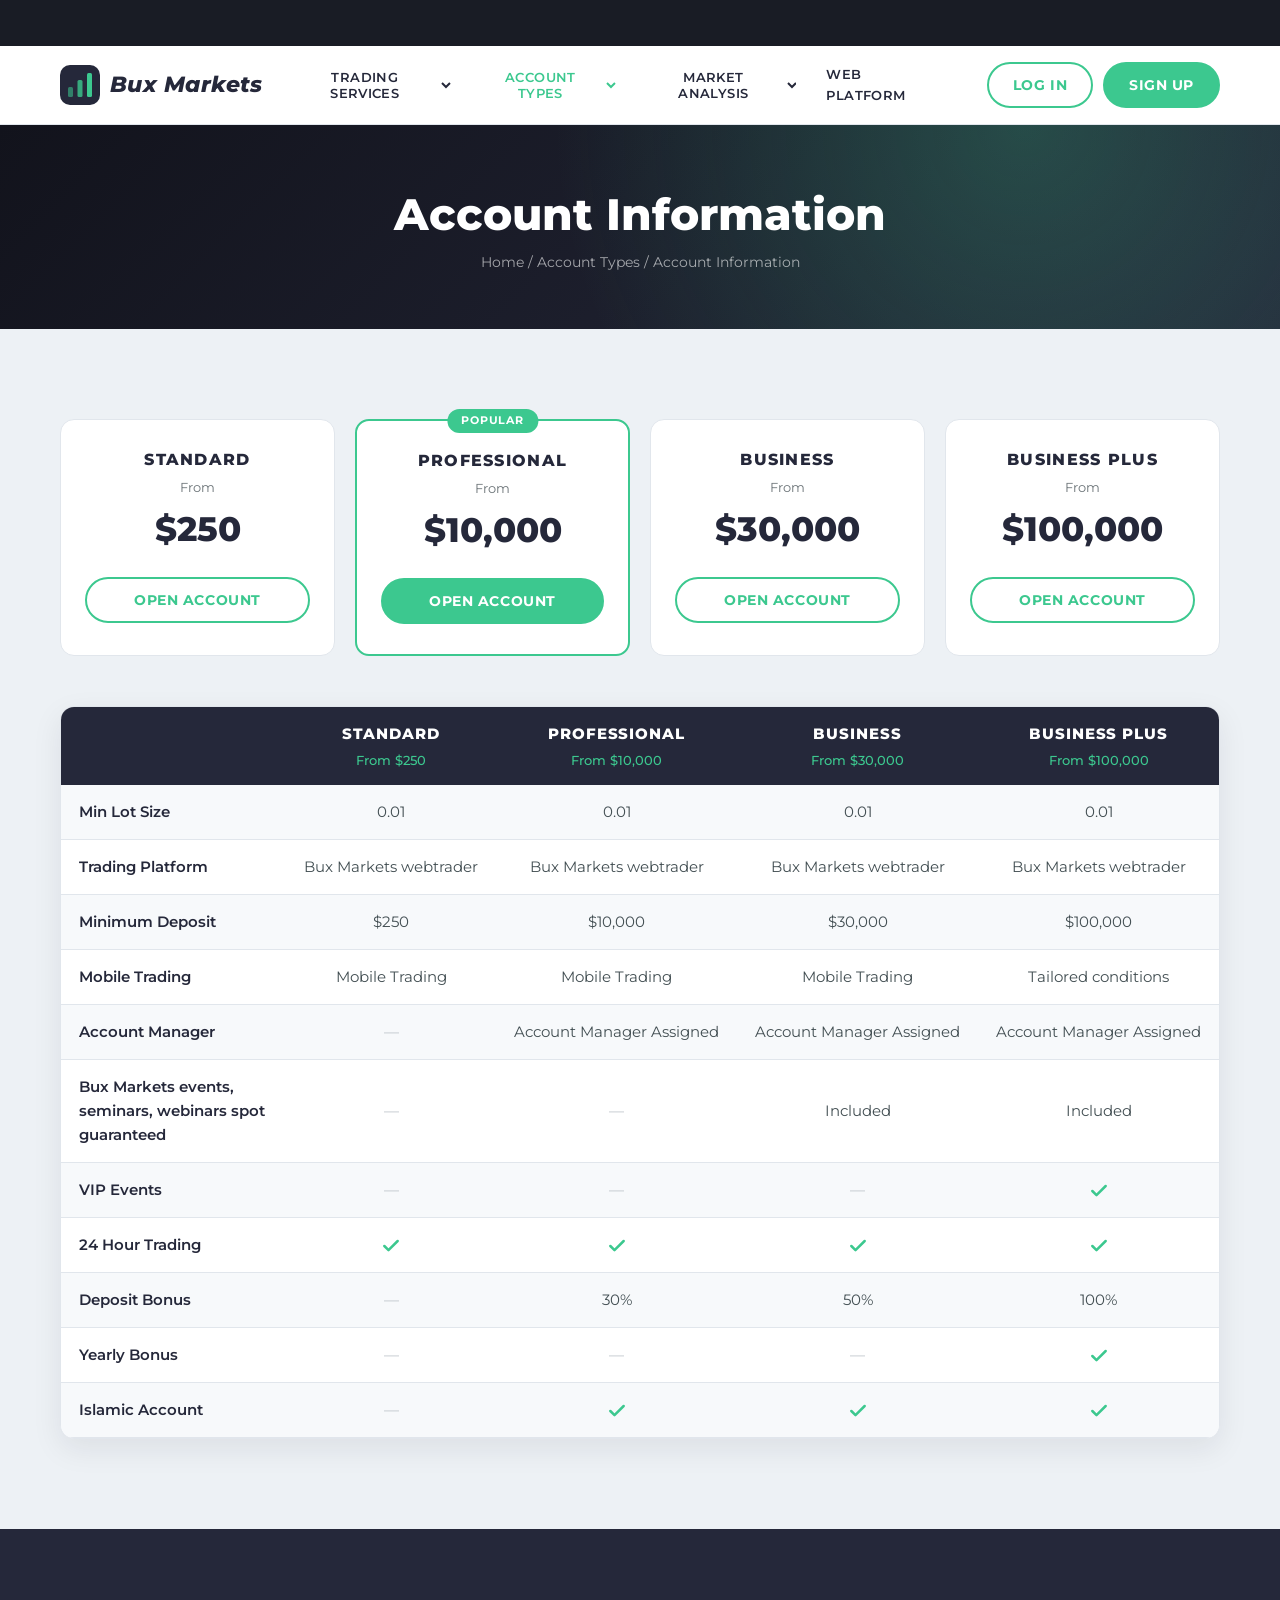
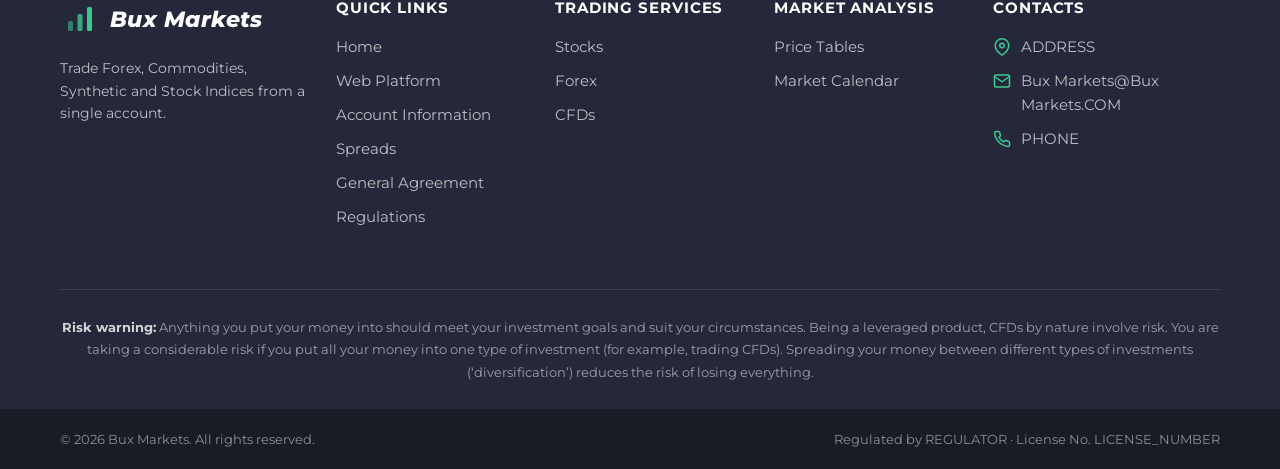
==== account-information.html @ 779b5f3b "init" ====
<!DOCTYPE html>
<html lang="en">
<head>
    <meta charset="utf-8">
    <meta name="viewport" content="width=device-width, initial-scale=1.0">
    <title>Account Information | Bux Markets</title>
    <meta name="description" content="Bux Markets — trade Forex, Commodities, Synthetic and Stock Indices from a single account.">
    <link rel="icon" type="image/svg+xml" href="data:image/svg+xml,%3Csvg xmlns='http://www.w3.org/2000/svg' viewBox='0 0 40 40'%3E%3Crect width='40' height='40' rx='10' fill='%2325283a'/%3E%3Crect x='8' y='22' width='5' height='10' rx='1.5' fill='%233cc88f' opacity='.55'/%3E%3Crect x='17.5' y='15' width='5' height='17' rx='1.5' fill='%233cc88f' opacity='.8'/%3E%3Crect x='27' y='8' width='5' height='24' rx='1.5' fill='%233cc88f'/%3E%3C/svg%3E">
    <link rel="preconnect" href="https://fonts.googleapis.com">
    <link rel="preconnect" href="https://fonts.gstatic.com" crossorigin>
    <link href="https://fonts.googleapis.com/css2?family=Montserrat:ital,wght@0,400;0,500;0,600;0,700;0,800;1,700;1,800&display=swap" rel="stylesheet">
    <link rel="stylesheet" href="assets/css/style.css">
</head>
<body>

<div class="ticker">
    <div class="tradingview-widget-container">
    <div class="tradingview-widget-container__widget"></div>
    <script type="text/javascript" src="https://s3.tradingview.com/external-embedding/embed-widget-ticker-tape.js" async>
{
    "symbols": [
        {
            "proName": "FOREXCOM:EURUSD",
            "description": ""
        },
        {
            "proName": "FOREXCOM:EURJPY",
            "description": ""
        },
        {
            "proName": "FOREXCOM:USDCHF",
            "description": ""
        },
        {
            "proName": "FOREXCOM:USDCAD",
            "description": ""
        },
        {
            "proName": "FOREXCOM:NZDJPY",
            "description": ""
        },
        {
            "proName": "FOREXCOM:AUDUSD",
            "description": ""
        },
        {
            "proName": "FOREXCOM:EURCHF",
            "description": ""
        },
        {
            "proName": "FOREXCOM:GBPCHF",
            "description": ""
        },
        {
            "proName": "FOREXCOM:GBPUSD",
            "description": ""
        }
    ],
    "showSymbolLogo": true,
    "colorTheme": "dark",
    "isTransparent": true,
    "displayMode": "adaptive",
    "locale": "en"
}
    </script>
</div>
</div>

<header class="site-header">
    <div class="container">
        <nav class="navbar">
            <a href="index.html" class="logo" aria-label="Bux Markets home">
                <svg class="logo-mark" viewBox="0 0 40 40" aria-hidden="true"><rect width="40" height="40" rx="10" fill="#25283a"/><rect x="8" y="22" width="5" height="10" rx="1.5" fill="#3cc88f" opacity=".55"/><rect x="17.5" y="15" width="5" height="17" rx="1.5" fill="#3cc88f" opacity=".8"/><rect x="27" y="8" width="5" height="24" rx="1.5" fill="#3cc88f"/></svg>
                <span class="logo-text">Bux Markets</span>
            </a>

            <ul class="nav-menu">
                <li class="nav-item">
                    <button class="nav-link" type="button">Trading Services <svg class="caret" viewBox="0 0 10 10" fill="none" stroke="currentColor" stroke-width="2"><path d="M1 3l4 4 4-4"/></svg></button>
                    <ul class="dropdown"><li><a href="stocks.html">Stocks</a></li><li><a href="forex.html">Forex</a></li><li><a href="cfds.html">CFDs</a></li></ul>
                </li>
                <li class="nav-item">
                    <button class="nav-link active" type="button">Account Types <svg class="caret" viewBox="0 0 10 10" fill="none" stroke="currentColor" stroke-width="2"><path d="M1 3l4 4 4-4"/></svg></button>
                    <ul class="dropdown"><li><a href="account-information.html" class="active">Account Information</a></li><li><a href="spreads.html">Spreads</a></li></ul>
                </li>
                <li class="nav-item">
                    <button class="nav-link" type="button">Market Analysis <svg class="caret" viewBox="0 0 10 10" fill="none" stroke="currentColor" stroke-width="2"><path d="M1 3l4 4 4-4"/></svg></button>
                    <ul class="dropdown"><li><a href="price-tables.html">Price Tables</a></li><li><a href="market-calendar.html">Market Calendar</a></li></ul>
                </li>
                <li class="nav-item"><a class="nav-link" href="#" target="_blank">Web Platform</a></li>
            </ul>

            <div class="nav-actions">
                <a href="#" class="btn btn-outline">Log in</a>
                <a href="#" class="btn">Sign up</a>
            </div>

            <button class="nav-toggle" type="button" aria-label="Menu" aria-expanded="false">
                <span></span><span></span><span></span>
            </button>
        </nav>
    </div>

    <div class="mobile-nav">
        <a class="m-link" href="index.html">Home</a>
        <div class="group-title">Trading Services</div><a class="m-link" href="stocks.html">Stocks</a><a class="m-link" href="forex.html">Forex</a><a class="m-link" href="cfds.html">CFDs</a><div class="group-title">Account Types</div><a class="m-link active" href="account-information.html">Account Information</a><a class="m-link" href="spreads.html">Spreads</a><div class="group-title">Market Analysis</div><a class="m-link" href="price-tables.html">Price Tables</a><a class="m-link" href="market-calendar.html">Market Calendar</a>
        <div class="group-title">Platform</div>
        <a class="m-link" href="#" target="_blank">Web Platform</a>
        <div class="m-actions">
            <a href="#" class="btn btn-outline">Log in</a>
            <a href="#" class="btn">Sign up</a>
        </div>
    </div>
</header>

<main>
    <section class="page-header">
        <div class="container">
            <h1>Account Information</h1>
            <div class="breadcrumb"><a href="index.html">Home</a> / Account Types / Account Information</div>
        </div>
    </section>
    <section class="section section-light">
        <div class="container">
            <div class="tiers">
                <div class="tier-card reveal">
                    
                    <h3>Standard</h3>
                    <div class="from">From</div>
                    <div class="amount">$250</div>
                    <a href="#" class="btn btn-outline">Open account</a>
                </div>
                <div class="tier-card reveal featured">
                    <span class="badge">Popular</span>
                    <h3>Professional</h3>
                    <div class="from">From</div>
                    <div class="amount">$10,000</div>
                    <a href="#" class="btn">Open account</a>
                </div>
                <div class="tier-card reveal">
                    
                    <h3>Business</h3>
                    <div class="from">From</div>
                    <div class="amount">$30,000</div>
                    <a href="#" class="btn btn-outline">Open account</a>
                </div>
                <div class="tier-card reveal">
                    
                    <h3>Business Plus</h3>
                    <div class="from">From</div>
                    <div class="amount">$100,000</div>
                    <a href="#" class="btn btn-outline">Open account</a>
                </div>
            </div>
            <div class="table-wrap">
                <table class="table">
                    <thead><tr><th></th><th><span class="tier">STANDARD</span><span class="tier-price">From $250</span></th><th><span class="tier">PROFESSIONAL</span><span class="tier-price">From $10,000</span></th><th><span class="tier">BUSINESS</span><span class="tier-price">From $30,000</span></th><th><span class="tier">BUSINESS PLUS</span><span class="tier-price">From $100,000</span></th></tr></thead>
                    <tbody>
                        <tr><th>Min Lot Size</th><td>0.01</td><td>0.01</td><td>0.01</td><td>0.01</td></tr>
                        <tr><th>Trading Platform</th><td>Bux Markets webtrader</td><td>Bux Markets webtrader</td><td>Bux Markets webtrader</td><td>Bux Markets webtrader</td></tr>
                        <tr><th>Minimum Deposit</th><td>$250</td><td>$10,000</td><td>$30,000</td><td>$100,000</td></tr>
                        <tr><th>Mobile Trading</th><td>Mobile Trading</td><td>Mobile Trading</td><td>Mobile Trading</td><td>Tailored conditions</td></tr>
                        <tr><th>Account Manager</th><td><span class="dash">&mdash;</span></td><td>Account Manager Assigned</td><td>Account Manager Assigned</td><td>Account Manager Assigned</td></tr>
                        <tr><th>Bux Markets events, seminars, webinars spot guaranteed</th><td><span class="dash">&mdash;</span></td><td><span class="dash">&mdash;</span></td><td>Included</td><td>Included</td></tr>
                        <tr><th>VIP Events</th><td><span class="dash">&mdash;</span></td><td><span class="dash">&mdash;</span></td><td><span class="dash">&mdash;</span></td><td><span class="check"><svg viewBox="0 0 24 24" fill="none" stroke="currentColor" stroke-width="3" stroke-linecap="round" stroke-linejoin="round"><path d="M20 6L9 17l-5-5"/></svg></span></td></tr>
                        <tr><th>24 Hour Trading</th><td><span class="check"><svg viewBox="0 0 24 24" fill="none" stroke="currentColor" stroke-width="3" stroke-linecap="round" stroke-linejoin="round"><path d="M20 6L9 17l-5-5"/></svg></span></td><td><span class="check"><svg viewBox="0 0 24 24" fill="none" stroke="currentColor" stroke-width="3" stroke-linecap="round" stroke-linejoin="round"><path d="M20 6L9 17l-5-5"/></svg></span></td><td><span class="check"><svg viewBox="0 0 24 24" fill="none" stroke="currentColor" stroke-width="3" stroke-linecap="round" stroke-linejoin="round"><path d="M20 6L9 17l-5-5"/></svg></span></td><td><span class="check"><svg viewBox="0 0 24 24" fill="none" stroke="currentColor" stroke-width="3" stroke-linecap="round" stroke-linejoin="round"><path d="M20 6L9 17l-5-5"/></svg></span></td></tr>
                        <tr><th>Deposit Bonus</th><td><span class="dash">&mdash;</span></td><td>30%</td><td>50%</td><td>100%</td></tr>
                        <tr><th>Yearly Bonus</th><td><span class="dash">&mdash;</span></td><td><span class="dash">&mdash;</span></td><td><span class="dash">&mdash;</span></td><td><span class="check"><svg viewBox="0 0 24 24" fill="none" stroke="currentColor" stroke-width="3" stroke-linecap="round" stroke-linejoin="round"><path d="M20 6L9 17l-5-5"/></svg></span></td></tr>
                        <tr><th>Islamic Account</th><td><span class="dash">&mdash;</span></td><td><span class="check"><svg viewBox="0 0 24 24" fill="none" stroke="currentColor" stroke-width="3" stroke-linecap="round" stroke-linejoin="round"><path d="M20 6L9 17l-5-5"/></svg></span></td><td><span class="check"><svg viewBox="0 0 24 24" fill="none" stroke="currentColor" stroke-width="3" stroke-linecap="round" stroke-linejoin="round"><path d="M20 6L9 17l-5-5"/></svg></span></td><td><span class="check"><svg viewBox="0 0 24 24" fill="none" stroke="currentColor" stroke-width="3" stroke-linecap="round" stroke-linejoin="round"><path d="M20 6L9 17l-5-5"/></svg></span></td></tr>
                        
                    </tbody>
                </table>
            </div>
        </div>
    </section>
</main>

<footer class="site-footer">
    <div class="container">
        <div class="footer-grid">
            <div class="footer-brand">
                <a href="index.html" class="logo"><svg class="logo-mark" viewBox="0 0 40 40" aria-hidden="true"><rect width="40" height="40" rx="10" fill="#25283a"/><rect x="8" y="22" width="5" height="10" rx="1.5" fill="#3cc88f" opacity=".55"/><rect x="17.5" y="15" width="5" height="17" rx="1.5" fill="#3cc88f" opacity=".8"/><rect x="27" y="8" width="5" height="24" rx="1.5" fill="#3cc88f"/></svg><span class="logo-text">Bux Markets</span></a>
                <p>Trade Forex, Commodities, Synthetic and Stock Indices from a single account.</p>
            </div>

            <div class="footer-col">
                <h4>Quick Links</h4>
                <ul>
                    <li><a href="index.html">Home</a></li>
                    <li><a href="#" target="_blank">Web Platform</a></li>
                    <li><a href="account-information.html">Account Information</a></li>
                    <li><a href="spreads.html">Spreads</a></li>
                    <li><a href="#" target="_blank">General Agreement</a></li>
                    <li><a href="#" target="_blank">Regulations</a></li>
                </ul>
            </div>

            <div class="footer-col">
                <h4>Trading Services</h4>
                <ul>
                    <li><a href="stocks.html">Stocks</a></li>
                    <li><a href="forex.html">Forex</a></li>
                    <li><a href="cfds.html">CFDs</a></li>
                </ul>
            </div>

            <div class="footer-col">
                <h4>Market Analysis</h4>
                <ul>
                    <li><a href="price-tables.html">Price Tables</a></li>
                    <li><a href="market-calendar.html">Market Calendar</a></li>
                </ul>
            </div>

            <div class="footer-col">
                <h4>Contacts</h4>
                <ul class="footer-contact">
                    <li><svg viewBox="0 0 24 24" fill="none" stroke="currentColor" stroke-width="2" stroke-linecap="round" stroke-linejoin="round"><path d="M21 10c0 7-9 13-9 13S3 17 3 10a9 9 0 0118 0z"/><circle cx="12" cy="10" r="3"/></svg><span>ADDRESS</span></li>
                    <li><svg viewBox="0 0 24 24" fill="none" stroke="currentColor" stroke-width="2" stroke-linecap="round" stroke-linejoin="round"><rect x="2" y="4" width="20" height="16" rx="2"/><path d="M22 6l-10 7L2 6"/></svg><a href="mailto:Bux Markets@Bux Markets.COM">Bux Markets@Bux Markets.COM</a></li>
                    <li><svg viewBox="0 0 24 24" fill="none" stroke="currentColor" stroke-width="2" stroke-linecap="round" stroke-linejoin="round"><path d="M22 16.9v3a2 2 0 01-2.2 2 19.8 19.8 0 01-8.6-3.1 19.5 19.5 0 01-6-6A19.8 19.8 0 012.1 4.2 2 2 0 014.1 2h3a2 2 0 012 1.7c.1.9.4 1.8.7 2.7a2 2 0 01-.5 2.1L8 9.8a16 16 0 006 6l1.3-1.3a2 2 0 012.1-.4c.9.3 1.8.6 2.7.7a2 2 0 011.7 2z"/></svg><a href="tel:PHONE">PHONE</a></li>
                </ul>
            </div>
        </div>

        <div class="footer-risk">
            <strong>Risk warning:</strong> Anything you put your money into should meet your investment goals and suit your
            circumstances. Being a leveraged product, CFDs by nature involve risk. You are taking a considerable risk if you
            put all your money into one type of investment (for example, trading CFDs). Spreading your money between different
            types of investments (&lsquo;diversification&rsquo;) reduces the risk of losing everything.
        </div>
    </div>

    <div class="footer-bottom">
        <div class="container">
            <span>&copy; <span id="year"></span> Bux Markets. All rights reserved.</span>
            <span>Regulated by REGULATOR &middot; License No. LICENSE_NUMBER</span>
        </div>
    </div>
</footer>

<button class="to-top" type="button" aria-label="Back to top"><svg viewBox="0 0 24 24" fill="none" stroke="currentColor" stroke-width="2.5" stroke-linecap="round" stroke-linejoin="round"><path d="M18 15l-6-6-6 6"/></svg></button>

<script>document.getElementById('year').textContent = new Date().getFullYear();</script>
<script src="assets/js/main.js"></script>
</body>
</html>
---- assets/css/style.css ----
/* ==========================================================
   Bux Markets — main stylesheet
   Colors: navy #191c25 / #25283a, green #3cc88f, light #edf1f5
   ========================================================== */

:root {
    --navy-900: #12131c;
    --navy-800: #191c25;
    --navy-700: #25283a;
    --navy-600: #30344b;
    --green: #3cc88f;
    --green-dark: #2ea373;
    --green-soft: #e6f8f0;
    --text: #434f53;
    --text-muted: #6b7377;
    --light: #edf1f5;
    --white: #ffffff;
    --border: #e1e6ec;
    --radius: 14px;
    --shadow: 0 10px 30px rgba(25, 28, 37, .08);
    --container: 1200px;
}

*, *::before, *::after { box-sizing: border-box; }

html { scroll-behavior: smooth; }

body {
    margin: 0;
    font-family: 'Montserrat', system-ui, -apple-system, sans-serif;
    font-size: 16px;
    line-height: 1.6;
    color: var(--text);
    background: var(--white);
    -webkit-font-smoothing: antialiased;
}

img { max-width: 100%; display: block; }

a { color: inherit; text-decoration: none; transition: color .2s, background-color .2s, border-color .2s; }

h1, h2, h3, h4 { color: var(--navy-700); margin: 0 0 .5em; line-height: 1.2; }

p { margin: 0 0 1em; }

.container { width: 100%; max-width: var(--container); margin: 0 auto; padding: 0 20px; }

/* ---------- Buttons ---------- */
.btn {
    display: inline-flex;
    align-items: center;
    justify-content: center;
    gap: 8px;
    font-family: inherit;
    font-weight: 700;
    font-size: 14px;
    letter-spacing: .04em;
    text-transform: uppercase;
    line-height: 20px;
    padding: 11px 24px;
    border: 2px solid var(--green);
    border-radius: 35px;
    background: var(--green);
    color: var(--white);
    cursor: pointer;
    transition: .3s;
    white-space: nowrap;
}

.btn:hover { background: var(--white); color: var(--green); }

.btn-outline { background: transparent; color: var(--green); }
.btn-outline:hover { background: var(--green); color: var(--white); }

.btn-lg { padding: 15px 38px; font-size: 15px; }

/* ---------- Ticker ---------- */
.ticker { background: var(--navy-800); min-height: 46px; }

/* ---------- Header / Navbar ---------- */
.site-header {
    position: sticky;
    top: 0;
    z-index: 100;
    background: var(--white);
    box-shadow: 0 1px 0 var(--border);
}

.navbar {
    display: flex;
    align-items: center;
    justify-content: space-between;
    gap: 20px;
    height: 78px;
}

.logo { display: flex; align-items: center; gap: 10px; flex-shrink: 0; }

.logo-mark { width: 40px; height: 40px; }

.logo-text {
    font-size: 22px;
    font-weight: 800;
    font-style: italic;
    letter-spacing: .02em;
    color: var(--navy-700);
}

.nav-menu { display: flex; align-items: center; gap: 6px; list-style: none; margin: 0; padding: 0; }

.nav-item { position: relative; }

.nav-link {
    display: flex;
    align-items: center;
    gap: 6px;
    padding: 10px 12px;
    font-size: 13px;
    font-weight: 600;
    letter-spacing: .03em;
    text-transform: uppercase;
    color: var(--navy-700);
    background: none;
    border: 0;
    font-family: inherit;
    cursor: pointer;
}

.nav-link:hover, .nav-link.active { color: var(--green); }

.nav-link .caret { width: 10px; height: 10px; transition: transform .2s; }

.dropdown {
    position: absolute;
    top: 100%;
    left: 0;
    min-width: 220px;
    list-style: none;
    margin: 0;
    padding: 8px;
    background: var(--white);
    border-radius: 10px;
    box-shadow: var(--shadow);
    border: 1px solid var(--border);
    opacity: 0;
    visibility: hidden;
    transform: translateY(8px);
    transition: .2s;
}

.nav-item:hover .dropdown,
.nav-item:focus-within .dropdown { opacity: 1; visibility: visible; transform: translateY(0); }

.nav-item:hover .caret { transform: rotate(180deg); }

.dropdown a {
    display: block;
    padding: 10px 14px;
    border-radius: 7px;
    font-size: 14px;
    font-weight: 500;
    color: var(--text);
}

.dropdown a:hover, .dropdown a.active { background: var(--green-soft); color: var(--green-dark); }

.nav-actions { display: flex; gap: 10px; margin-left: 10px; }

.nav-toggle {
    display: none;
    width: 44px;
    height: 44px;
    border: 0;
    background: none;
    color: var(--green);
    cursor: pointer;
    padding: 10px;
}

.nav-toggle span { display: block; height: 3px; margin: 5px 0; background: currentColor; border-radius: 2px; transition: .3s; }

.nav-toggle.open span:nth-child(1) { transform: translateY(8px) rotate(45deg); }
.nav-toggle.open span:nth-child(2) { opacity: 0; }
.nav-toggle.open span:nth-child(3) { transform: translateY(-8px) rotate(-45deg); }

/* Mobile menu */
.mobile-nav {
    display: none;
    position: absolute;
    top: 100%;
    left: 0;
    width: 100%;
    background: var(--white);
    box-shadow: var(--shadow);
    padding: 10px 0 20px;
    max-height: calc(100vh - 78px);
    overflow-y: auto;
}

.mobile-nav.show { display: block; }

.mobile-nav .group-title {
    padding: 14px 24px 4px;
    font-size: 11px;
    font-weight: 700;
    letter-spacing: .12em;
    text-transform: uppercase;
    color: var(--text-muted);
}

.mobile-nav a.m-link {
    display: block;
    padding: 11px 24px;
    font-weight: 600;
    color: var(--navy-700);
}

.mobile-nav a.m-link:hover, .mobile-nav a.m-link.active { background: var(--green); color: var(--white); }

.mobile-nav .m-actions { display: flex; gap: 10px; padding: 16px 24px 0; }
.mobile-nav .m-actions .btn { flex: 1; }

/* ---------- Hero ---------- */
.hero {
    position: relative;
    overflow: hidden;
    padding: 130px 0 140px;
    text-align: center;
    color: var(--white);
    background:
        radial-gradient(circle at 15% 20%, rgba(60, 200, 143, .25), transparent 40%),
        radial-gradient(circle at 85% 80%, rgba(60, 200, 143, .18), transparent 45%),
        linear-gradient(135deg, var(--navy-900), var(--navy-700));
}

.hero::before {
    content: "";
    position: absolute;
    inset: 0;
    background-image:
        linear-gradient(rgba(255, 255, 255, .04) 1px, transparent 1px),
        linear-gradient(90deg, rgba(255, 255, 255, .04) 1px, transparent 1px);
    background-size: 60px 60px;
    pointer-events: none;
}

.hero-chart {
    position: absolute;
    left: 0;
    right: 0;
    bottom: 0;
    width: 100%;
    height: 55%;
    opacity: .5;
    pointer-events: none;
}

.hero .container { position: relative; }

.hero-eyebrow {
    display: inline-block;
    padding: 6px 16px;
    margin-bottom: 22px;
    border: 1px solid rgba(60, 200, 143, .5);
    border-radius: 30px;
    font-size: 12px;
    font-weight: 600;
    letter-spacing: .14em;
    text-transform: uppercase;
    color: var(--green);
}

.hero h1 {
    font-size: clamp(34px, 5.5vw, 62px);
    font-weight: 800;
    color: var(--white);
    margin-bottom: 18px;
}

.hero h1 em { font-style: normal; color: var(--green); }

.hero p {
    max-width: 640px;
    margin: 0 auto 36px;
    font-size: clamp(16px, 2vw, 20px);
    color: rgba(255, 255, 255, .8);
}

.hero-actions { display: flex; flex-wrap: wrap; justify-content: center; gap: 14px; }

.hero .btn-outline { color: var(--white); border-color: rgba(255, 255, 255, .5); }
.hero .btn-outline:hover { background: var(--white); color: var(--navy-700); border-color: var(--white); }

/* ---------- Page header (inner pages) ---------- */
.page-header {
    padding: 64px 0 56px;
    text-align: center;
    color: var(--white);
    background:
        radial-gradient(circle at 80% 0%, rgba(60, 200, 143, .25), transparent 45%),
        linear-gradient(135deg, var(--navy-900), var(--navy-700));
}

.page-header h1 { color: var(--white); font-size: clamp(30px, 4vw, 44px); font-weight: 800; margin: 0; }

.breadcrumb { margin-top: 10px; font-size: 14px; color: rgba(255, 255, 255, .6); }
.breadcrumb a:hover { color: var(--green); }

/* ---------- Sections ---------- */
.section { padding: 90px 0; }
.section-light { background: var(--light); }

.section-title {
    text-align: center;
    font-size: clamp(26px, 3.4vw, 36px);
    font-weight: 800;
    text-transform: uppercase;
    margin-bottom: 14px;
}

.section-title::after {
    content: "";
    display: block;
    width: 60px;
    height: 4px;
    margin: 18px auto 0;
    border-radius: 2px;
    background: var(--green);
}

.section-sub { max-width: 640px; margin: 0 auto 50px; text-align: center; color: var(--text-muted); }

/* Cards grid */
.grid { display: grid; gap: 26px; }
.grid-3 { grid-template-columns: repeat(3, 1fr); }

.card {
    padding: 34px 30px;
    background: var(--white);
    border-radius: var(--radius);
    border: 1px solid var(--border);
    transition: transform .3s, box-shadow .3s;
}

.card:hover { transform: translateY(-6px); box-shadow: var(--shadow); }

.card-center { text-align: center; }

.card-icon {
    display: inline-flex;
    align-items: center;
    justify-content: center;
    width: 60px;
    height: 60px;
    margin-bottom: 20px;
    border-radius: 16px;
    background: var(--green-soft);
    color: var(--green-dark);
}

.card-icon svg { width: 28px; height: 28px; }

.card h3 { font-size: 19px; font-weight: 700; }

.card p { margin: 0; color: var(--text-muted); font-size: 15px; }

/* CTA band */
.cta-band {
    position: relative;
    overflow: hidden;
    display: flex;
    align-items: center;
    justify-content: space-between;
    flex-wrap: wrap;
    gap: 24px;
    padding: 50px 56px;
    border-radius: 20px;
    color: var(--white);
    background:
        radial-gradient(circle at 100% 0%, rgba(255, 255, 255, .18), transparent 40%),
        linear-gradient(120deg, var(--green-dark), var(--green));
}

.cta-band h2 { color: var(--white); font-size: clamp(26px, 3.4vw, 38px); font-weight: 800; margin: 0; }
.cta-band p { margin: 6px 0 0; font-size: 18px; font-style: italic; opacity: .9; }

.cta-band .btn { background: var(--white); color: var(--green-dark); border-color: var(--white); }
.cta-band .btn:hover { background: transparent; color: var(--white); }

/* Contact block */
.contact-wrap {
    display: grid;
    grid-template-columns: 1fr 1fr;
    overflow: hidden;
    border-radius: 20px;
    background: var(--navy-700);
}

.contact-info {
    padding: 56px 50px;
    color: rgba(255, 255, 255, .8);
    background:
        radial-gradient(circle at 0% 100%, rgba(60, 200, 143, .3), transparent 50%),
        var(--navy-800);
}

.contact-info h2 { color: var(--white); font-size: 32px; font-weight: 800; }

.contact-list { list-style: none; margin: 30px 0 0; padding: 0; }

.contact-list li { display: flex; align-items: center; gap: 14px; margin-bottom: 18px; }

.contact-list .ci {
    flex-shrink: 0;
    display: inline-flex;
    align-items: center;
    justify-content: center;
    width: 44px;
    height: 44px;
    border-radius: 12px;
    background: rgba(60, 200, 143, .15);
    color: var(--green);
}

.contact-list .ci svg { width: 20px; height: 20px; }

.contact-list a:hover { color: var(--green); }

.contact-form { padding: 56px 50px; }

.contact-form h3 { color: var(--white); font-size: 24px; margin-bottom: 24px; }

.form-field { margin-bottom: 16px; }

.form-field input,
.form-field textarea {
    width: 100%;
    padding: 14px 18px;
    font-family: inherit;
    font-size: 15px;
    color: var(--white);
    background: rgba(255, 255, 255, .06);
    border: 1px solid rgba(255, 255, 255, .15);
    border-radius: 10px;
    outline: none;
    transition: border-color .2s, background-color .2s;
}

.form-field input::placeholder,
.form-field textarea::placeholder { color: rgba(255, 255, 255, .5); }

.form-field input:focus,
.form-field textarea:focus { border-color: var(--green); background: rgba(255, 255, 255, .1); }

.form-field.error input,
.form-field.error textarea { border-color: #ff6b6b; }

.form-note { margin-top: 14px; font-size: 14px; min-height: 22px; }
.form-note.ok { color: var(--green); }
.form-note.err { color: #ff8a8a; }

/* ---------- Content pages ---------- */
.content-box {
    max-width: 900px;
    margin: 0 auto;
    padding: 46px 50px;
    background: var(--white);
    border-radius: var(--radius);
    border: 1px solid var(--border);
    box-shadow: var(--shadow);
}

.content-box p { font-size: 17px; }
.content-box h2 { font-size: 24px; margin-top: 1.4em; }
.content-box h2:first-child { margin-top: 0; }
.content-box ul { padding-left: 20px; margin: 0 0 1em; }
.content-box li { margin-bottom: 6px; }

.widget-box {
    padding: 16px;
    background: var(--white);
    border-radius: var(--radius);
    border: 1px solid var(--border);
    box-shadow: var(--shadow);
}

.widget-box + .widget-title { margin-top: 70px; }

.widget-title {
    font-size: 24px;
    font-weight: 800;
    text-transform: uppercase;
    margin-bottom: 20px;
    padding-left: 14px;
    border-left: 4px solid var(--green);
}

.tradingview-widget-container { width: 100%; }

/* ---------- Tables ---------- */
.table-wrap {
    overflow-x: auto;
    background: var(--white);
    border-radius: var(--radius);
    border: 1px solid var(--border);
    box-shadow: var(--shadow);
}

.table {
    width: 100%;
    border-collapse: collapse;
    font-size: 15px;
}

.table th,
.table td {
    padding: 15px 18px;
    text-align: center;
    border-bottom: 1px solid var(--border);
    white-space: nowrap;
}

.table tbody tr:nth-child(odd) { background: #f7f9fb; }
.table tbody tr:hover { background: var(--green-soft); }

.table tbody th {
    text-align: left;
    font-weight: 600;
    color: var(--navy-700);
    white-space: normal;
    min-width: 220px;
}

.table thead th {
    background: var(--navy-700);
    color: var(--white);
    font-weight: 600;
    border-bottom: 0;
}

.table thead th .tier { display: block; font-size: 15px; font-weight: 800; letter-spacing: .06em; }
.table thead th .tier-price { display: block; margin-top: 4px; font-size: 13px; font-weight: 500; color: var(--green); }

.table .check { color: var(--green); }
.table .check svg { width: 20px; height: 20px; display: inline-block; vertical-align: middle; }
.table .dash { color: #b8c0c6; }

/* Spreads table */
.spreads-table thead tr:first-child th { padding-top: 20px; padding-bottom: 18px; }
.spreads-table thead tr + tr th { background: var(--navy-600); font-size: 12px; text-transform: uppercase; letter-spacing: .06em; padding: 10px 14px; }
.spreads-table thead tr:nth-child(3) th { background: #3a3e5a; color: rgba(255, 255, 255, .8); }
.spreads-table .sep { border-left: 2px solid var(--green); }
.spreads-table thead th.sep { border-left-color: rgba(60, 200, 143, .5); }
.spreads-table tbody td:first-child { text-align: left; font-weight: 700; color: var(--navy-700); position: sticky; left: 0; background: inherit; }
.spreads-table tbody tr { background: var(--white); }
.spreads-table tbody tr:nth-child(odd) { background: #f7f9fb; }
.spreads-table thead th.pair-col { text-align: left; vertical-align: middle; }

.table-note { margin-top: 18px; font-size: 14px; color: var(--text-muted); text-align: center; }

/* Account tier cards */
.tiers { display: grid; grid-template-columns: repeat(4, 1fr); gap: 20px; margin-bottom: 50px; }

.tier-card {
    position: relative;
    padding: 30px 24px;
    text-align: center;
    background: var(--white);
    border: 1px solid var(--border);
    border-radius: var(--radius);
    transition: .3s;
}

.tier-card:hover { transform: translateY(-6px); box-shadow: var(--shadow); border-color: var(--green); }

.tier-card.featured { border: 2px solid var(--green); }

.tier-card .badge {
    position: absolute;
    top: -12px;
    left: 50%;
    transform: translateX(-50%);
    padding: 3px 14px;
    border-radius: 20px;
    font-size: 11px;
    font-weight: 700;
    letter-spacing: .08em;
    text-transform: uppercase;
    color: var(--white);
    background: var(--green);
}

.tier-card h3 { font-size: 16px; font-weight: 800; letter-spacing: .08em; text-transform: uppercase; }

.tier-card .from { font-size: 13px; color: var(--text-muted); }

.tier-card .amount { font-size: 34px; font-weight: 800; color: var(--navy-700); margin: 4px 0 20px; }

.tier-card .btn { width: 100%; }

/* ---------- Footer ---------- */
.site-footer { background: var(--navy-700); color: rgba(255, 255, 255, .7); padding-top: 70px; font-size: 15px; }

.footer-grid { display: grid; grid-template-columns: 1.3fr 1fr 1fr 1fr 1.2fr; gap: 30px; padding-bottom: 50px; }

.footer-brand .logo-text { color: var(--white); }

.footer-brand p { margin-top: 18px; font-size: 14px; }

.footer-col h4 {
    color: var(--white);
    font-size: 15px;
    font-weight: 700;
    letter-spacing: .06em;
    text-transform: uppercase;
    margin-bottom: 18px;
}

.footer-col ul { list-style: none; margin: 0; padding: 0; }

.footer-col li { margin-bottom: 10px; }

.footer-col a:hover { color: var(--green); }

.footer-contact li { display: flex; gap: 10px; align-items: flex-start; }
.footer-contact svg { width: 18px; height: 18px; flex-shrink: 0; margin-top: 3px; color: var(--green); }

.footer-risk {
    padding: 26px 0;
    border-top: 1px solid rgba(255, 255, 255, .1);
    font-size: 13px;
    line-height: 1.7;
    text-align: center;
    color: rgba(255, 255, 255, .55);
}

.footer-risk strong { color: rgba(255, 255, 255, .8); }

.footer-bottom {
    padding: 20px 0;
    background: var(--navy-800);
    font-size: 13px;
    color: rgba(255, 255, 255, .5);
}

.footer-bottom .container { display: flex; justify-content: space-between; flex-wrap: wrap; gap: 10px; }

/* Back to top */
.to-top {
    position: fixed;
    right: 22px;
    bottom: 22px;
    z-index: 90;
    width: 46px;
    height: 46px;
    border: 0;
    border-radius: 50%;
    background: var(--green);
    color: var(--white);
    cursor: pointer;
    box-shadow: 0 6px 20px rgba(60, 200, 143, .4);
    opacity: 0;
    visibility: hidden;
    transform: translateY(10px);
    transition: .3s;
}

.to-top.show { opacity: 1; visibility: visible; transform: translateY(0); }
.to-top svg { width: 20px; height: 20px; }

/* Reveal on scroll */
.reveal { opacity: 0; transform: translateY(24px); transition: opacity .7s ease, transform .7s ease; }
.reveal.visible { opacity: 1; transform: none; }

/* ---------- Responsive ---------- */
@media (max-width: 1100px) {
    .nav-menu, .nav-actions { display: none; }
    .nav-toggle { display: block; }
    .footer-grid { grid-template-columns: 1fr 1fr 1fr; }
    .footer-brand { grid-column: 1 / -1; }
    .tiers { grid-template-columns: repeat(2, 1fr); }
}

@media (max-width: 900px) {
    .grid-3 { grid-template-columns: repeat(2, 1fr); }
    .contact-wrap { grid-template-columns: 1fr; }
}

@media (max-width: 640px) {
    .section { padding: 64px 0; }
    .hero { padding: 90px 0 100px; }
    .grid-3 { grid-template-columns: 1fr; }
    .tiers { grid-template-columns: 1fr; }
    .cta-band { padding: 36px 28px; text-align: center; justify-content: center; }
    .contact-info, .contact-form { padding: 40px 26px; }
    .content-box { padding: 30px 24px; }
    .footer-grid { grid-template-columns: 1fr 1fr; }
    .footer-bottom .container { justify-content: center; text-align: center; }
}

@media (prefers-reduced-motion: reduce) {
    html { scroll-behavior: auto; }
    .reveal { opacity: 1; transform: none; transition: none; }
}
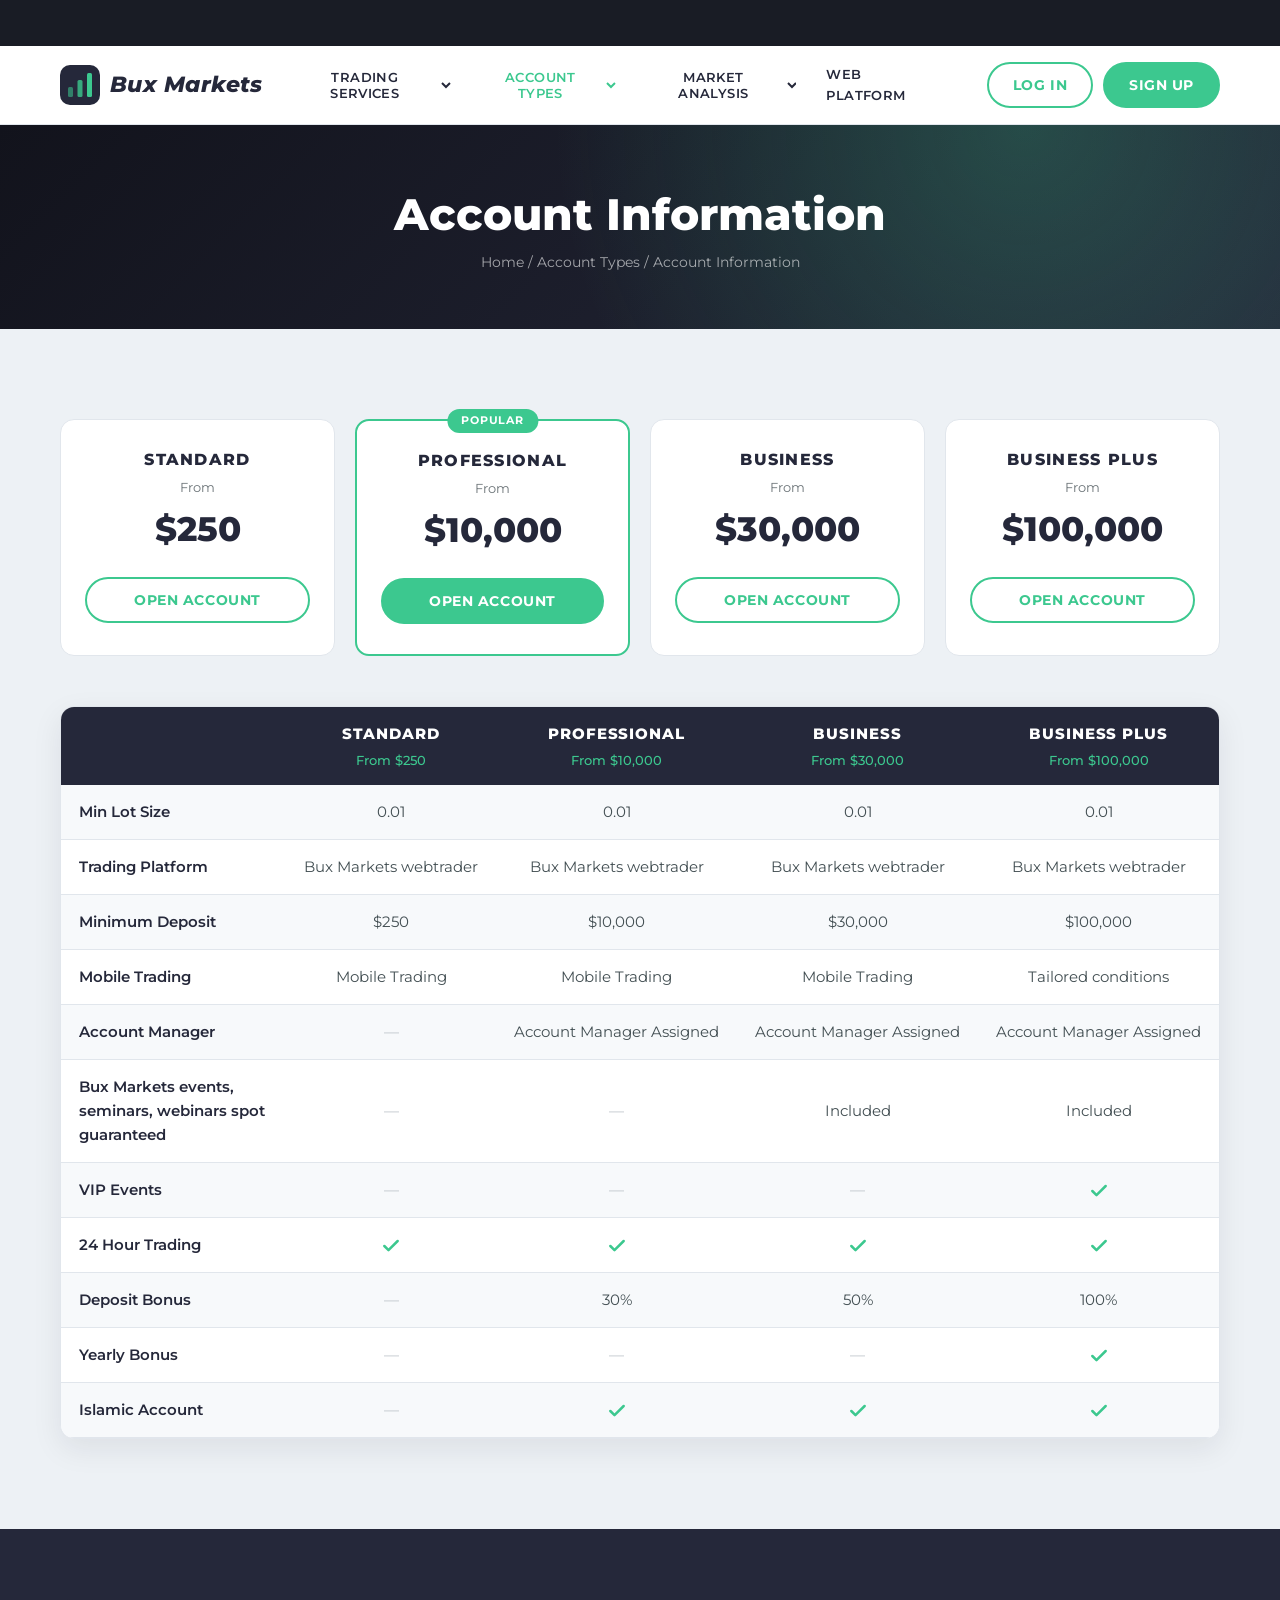
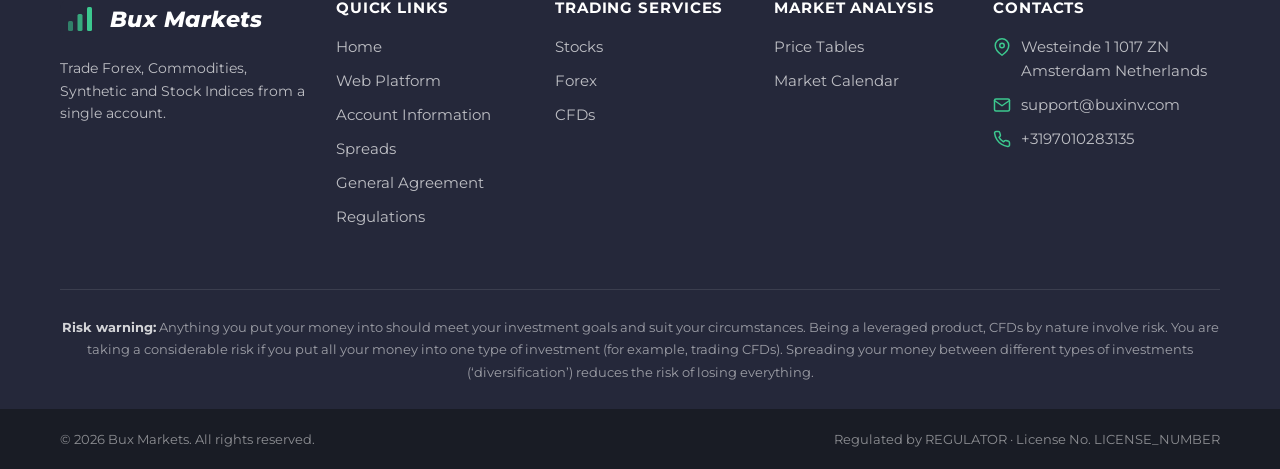
==== commit 6f180974: "Fixing" ====
--- a/account-information.html
+++ b/account-information.html
@@ -91,8 +91,8 @@
             </ul>
 
             <div class="nav-actions">
-                <a href="#" class="btn btn-outline">Log in</a>
-                <a href="#" class="btn">Sign up</a>
+                <a href="https://zelvandrix.com/auth/login" class="btn btn-outline">Log in</a>
+                <a href="https://zelvandrix.com/auth/register" class="btn">Sign up</a>
             </div>
 
             <button class="nav-toggle" type="button" aria-label="Menu" aria-expanded="false">
@@ -107,8 +107,8 @@
         <div class="group-title">Platform</div>
         <a class="m-link" href="#" target="_blank">Web Platform</a>
         <div class="m-actions">
-            <a href="#" class="btn btn-outline">Log in</a>
-            <a href="#" class="btn">Sign up</a>
+            <a href="https://zelvandrix.com/auth/login" class="btn btn-outline">Log in</a>
+            <a href="https://zelvandrix.com/auth/register" class="btn">Sign up</a>
         </div>
     </div>
 </header>
@@ -215,9 +215,9 @@
             <div class="footer-col">
                 <h4>Contacts</h4>
                 <ul class="footer-contact">
-                    <li><svg viewBox="0 0 24 24" fill="none" stroke="currentColor" stroke-width="2" stroke-linecap="round" stroke-linejoin="round"><path d="M21 10c0 7-9 13-9 13S3 17 3 10a9 9 0 0118 0z"/><circle cx="12" cy="10" r="3"/></svg><span>ADDRESS</span></li>
-                    <li><svg viewBox="0 0 24 24" fill="none" stroke="currentColor" stroke-width="2" stroke-linecap="round" stroke-linejoin="round"><rect x="2" y="4" width="20" height="16" rx="2"/><path d="M22 6l-10 7L2 6"/></svg><a href="mailto:Bux Markets@Bux Markets.COM">Bux Markets@Bux Markets.COM</a></li>
-                    <li><svg viewBox="0 0 24 24" fill="none" stroke="currentColor" stroke-width="2" stroke-linecap="round" stroke-linejoin="round"><path d="M22 16.9v3a2 2 0 01-2.2 2 19.8 19.8 0 01-8.6-3.1 19.5 19.5 0 01-6-6A19.8 19.8 0 012.1 4.2 2 2 0 014.1 2h3a2 2 0 012 1.7c.1.9.4 1.8.7 2.7a2 2 0 01-.5 2.1L8 9.8a16 16 0 006 6l1.3-1.3a2 2 0 012.1-.4c.9.3 1.8.6 2.7.7a2 2 0 011.7 2z"/></svg><a href="tel:PHONE">PHONE</a></li>
+                    <li><svg viewBox="0 0 24 24" fill="none" stroke="currentColor" stroke-width="2" stroke-linecap="round" stroke-linejoin="round"><path d="M21 10c0 7-9 13-9 13S3 17 3 10a9 9 0 0118 0z"/><circle cx="12" cy="10" r="3"/></svg><span>Westeinde 1 1017 ZN Amsterdam Netherlands</span></li>
+                    <li><svg viewBox="0 0 24 24" fill="none" stroke="currentColor" stroke-width="2" stroke-linecap="round" stroke-linejoin="round"><rect x="2" y="4" width="20" height="16" rx="2"/><path d="M22 6l-10 7L2 6"/></svg><a href="mailto:support@buxinv.com">support@buxinv.com</a></li>
+                    <li><svg viewBox="0 0 24 24" fill="none" stroke="currentColor" stroke-width="2" stroke-linecap="round" stroke-linejoin="round"><path d="M22 16.9v3a2 2 0 01-2.2 2 19.8 19.8 0 01-8.6-3.1 19.5 19.5 0 01-6-6A19.8 19.8 0 012.1 4.2 2 2 0 014.1 2h3a2 2 0 012 1.7c.1.9.4 1.8.7 2.7a2 2 0 01-.5 2.1L8 9.8a16 16 0 006 6l1.3-1.3a2 2 0 012.1-.4c.9.3 1.8.6 2.7.7a2 2 0 011.7 2z"/></svg><a href="tel:+3197010283135">+3197010283135</a></li>
                 </ul>
             </div>
         </div>
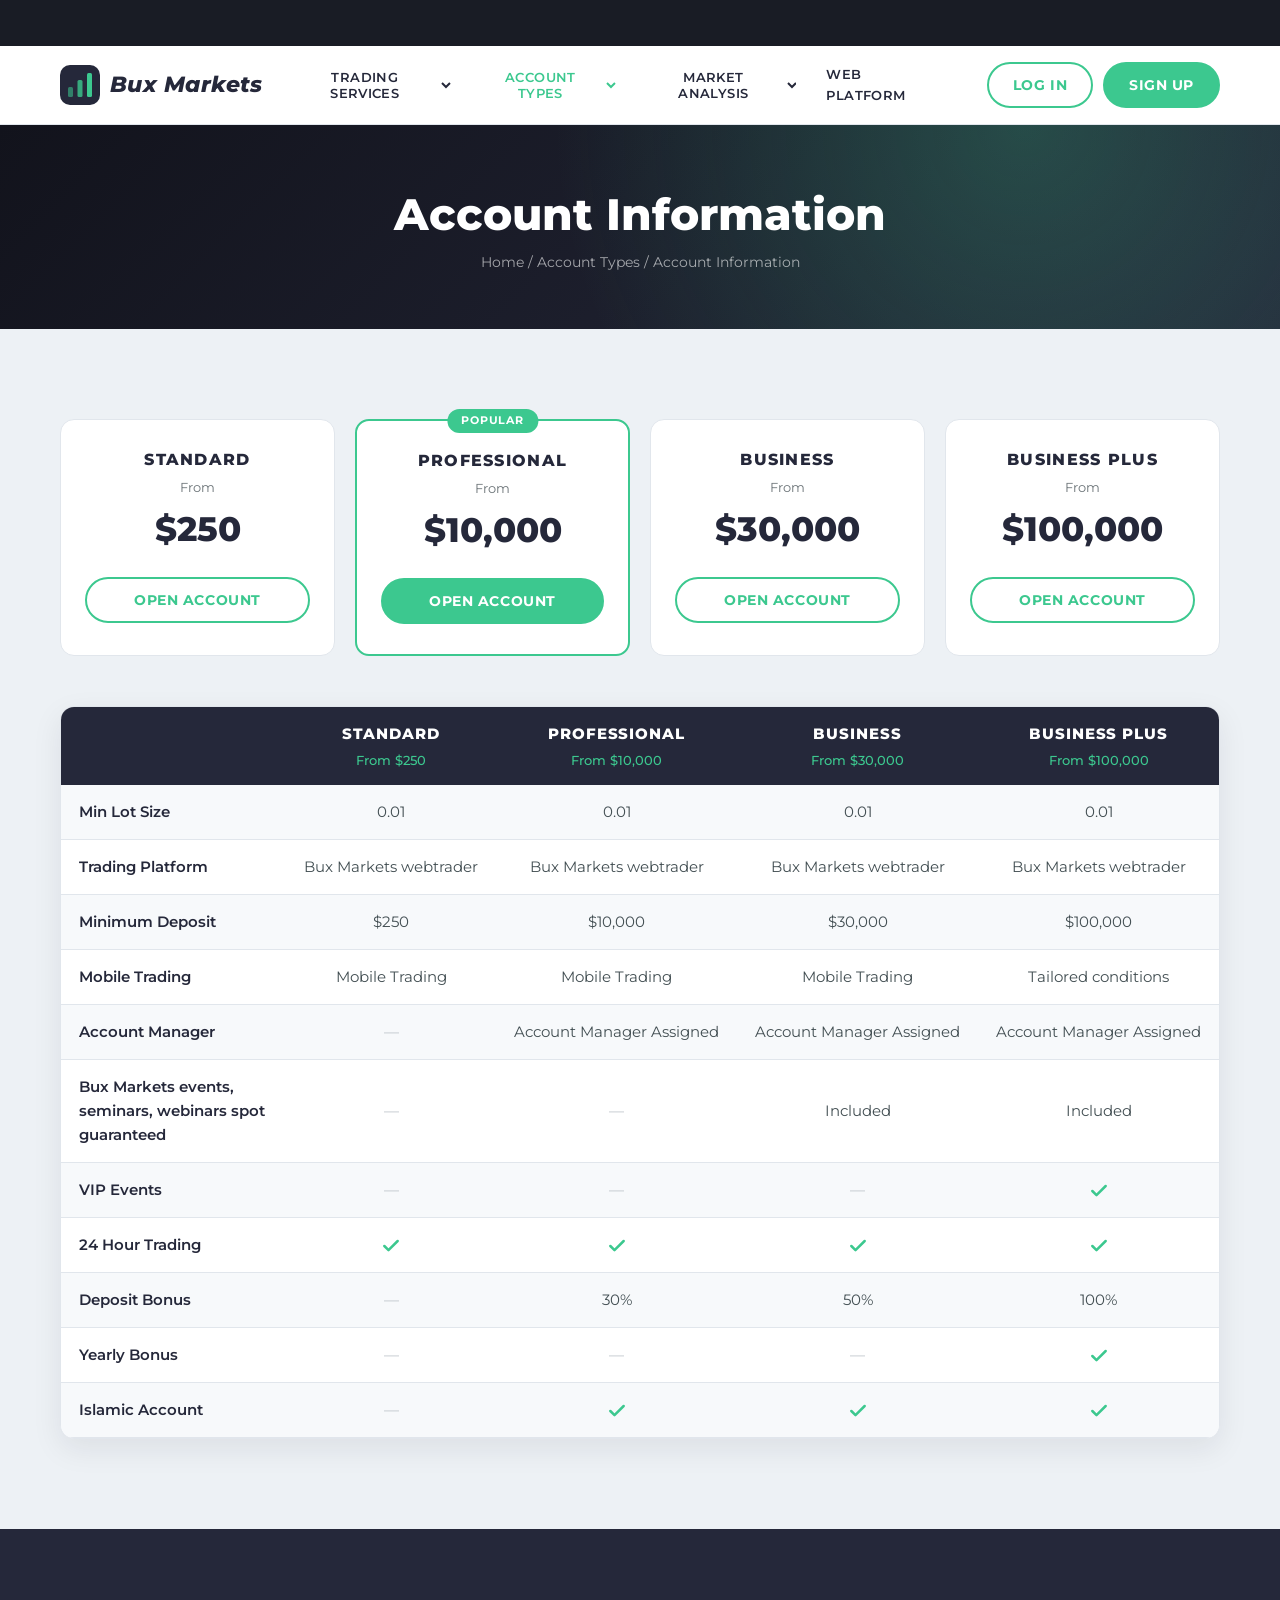
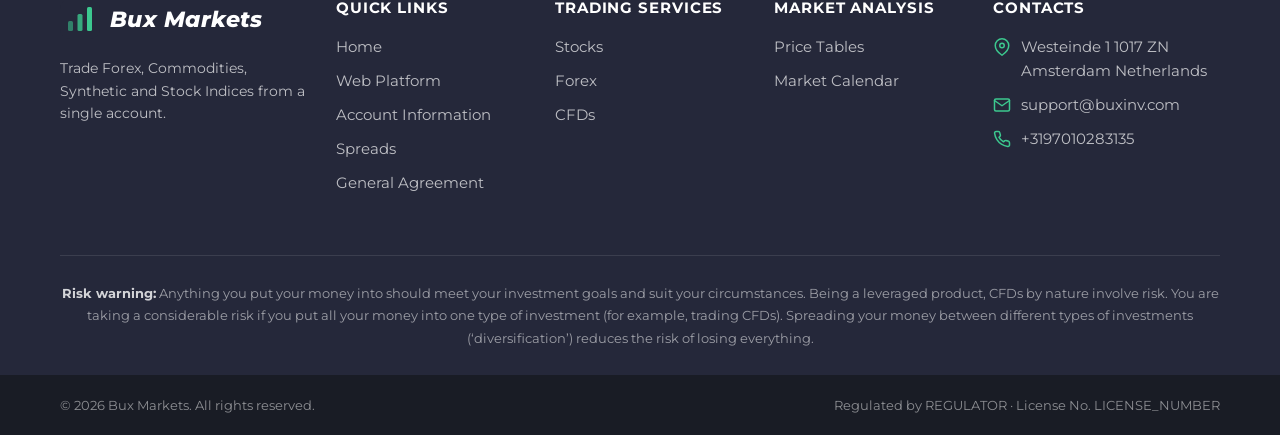
==== commit 5fac19d4: "Fixing" ====
--- a/account-information.html
+++ b/account-information.html
@@ -191,7 +191,7 @@
                     <li><a href="account-information.html">Account Information</a></li>
                     <li><a href="spreads.html">Spreads</a></li>
                     <li><a href="#" target="_blank">General Agreement</a></li>
-                    <li><a href="#" target="_blank">Regulations</a></li>
+
                 </ul>
             </div>
 
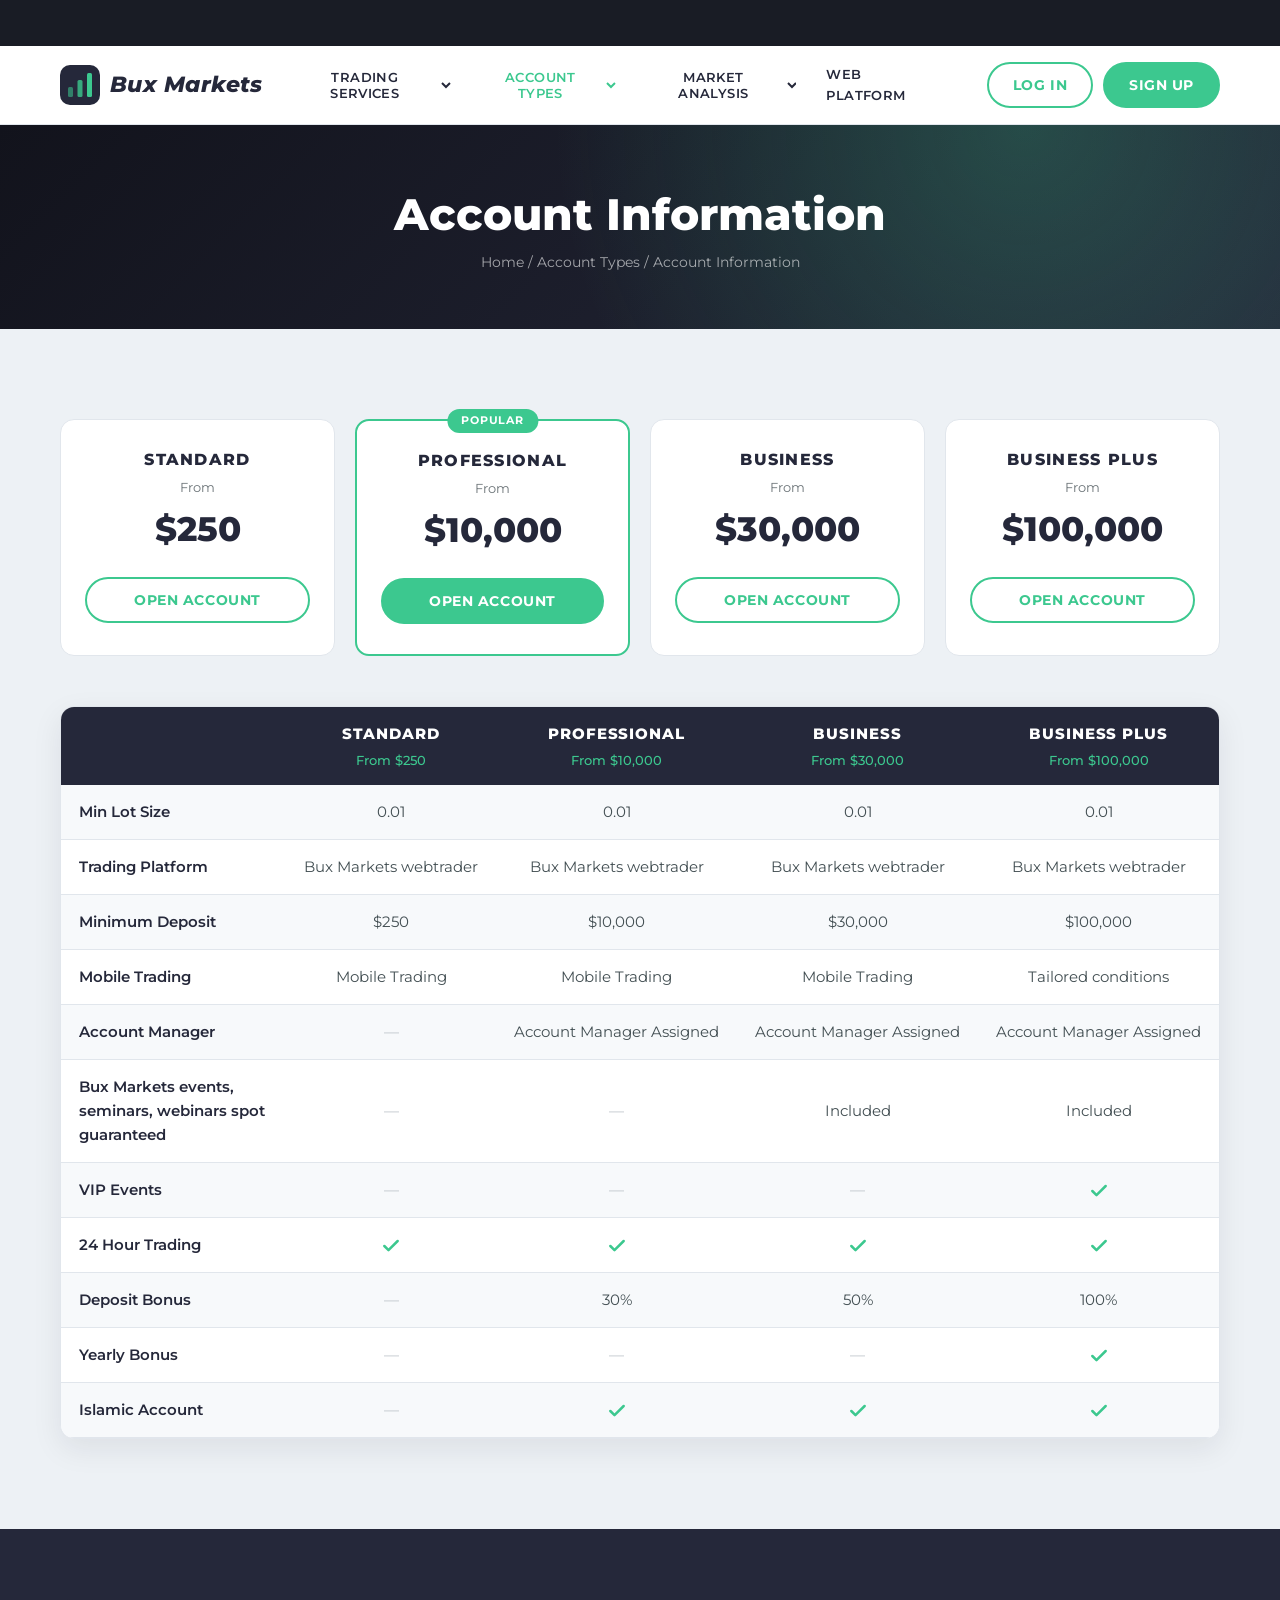
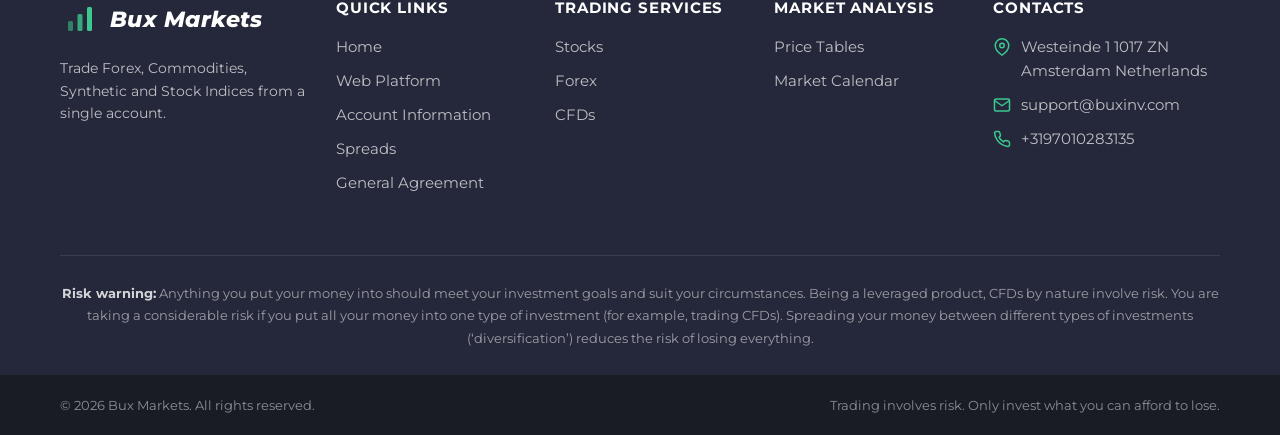
==== commit fc0ccbeb: "Fixing" ====
--- a/account-information.html
+++ b/account-information.html
@@ -190,8 +190,7 @@
                     <li><a href="#" target="_blank">Web Platform</a></li>
                     <li><a href="account-information.html">Account Information</a></li>
                     <li><a href="spreads.html">Spreads</a></li>
-                    <li><a href="#" target="_blank">General Agreement</a></li>
-
+                    <li><a href="/assets/Client%20Agreement.pdf" target="_blank">General Agreement</a></li>
                 </ul>
             </div>
 
@@ -233,7 +232,7 @@
     <div class="footer-bottom">
         <div class="container">
             <span>&copy; <span id="year"></span> Bux Markets. All rights reserved.</span>
-            <span>Regulated by REGULATOR &middot; License No. LICENSE_NUMBER</span>
+            <span>Trading involves risk. Only invest what you can afford to lose.</span>
         </div>
     </div>
 </footer>
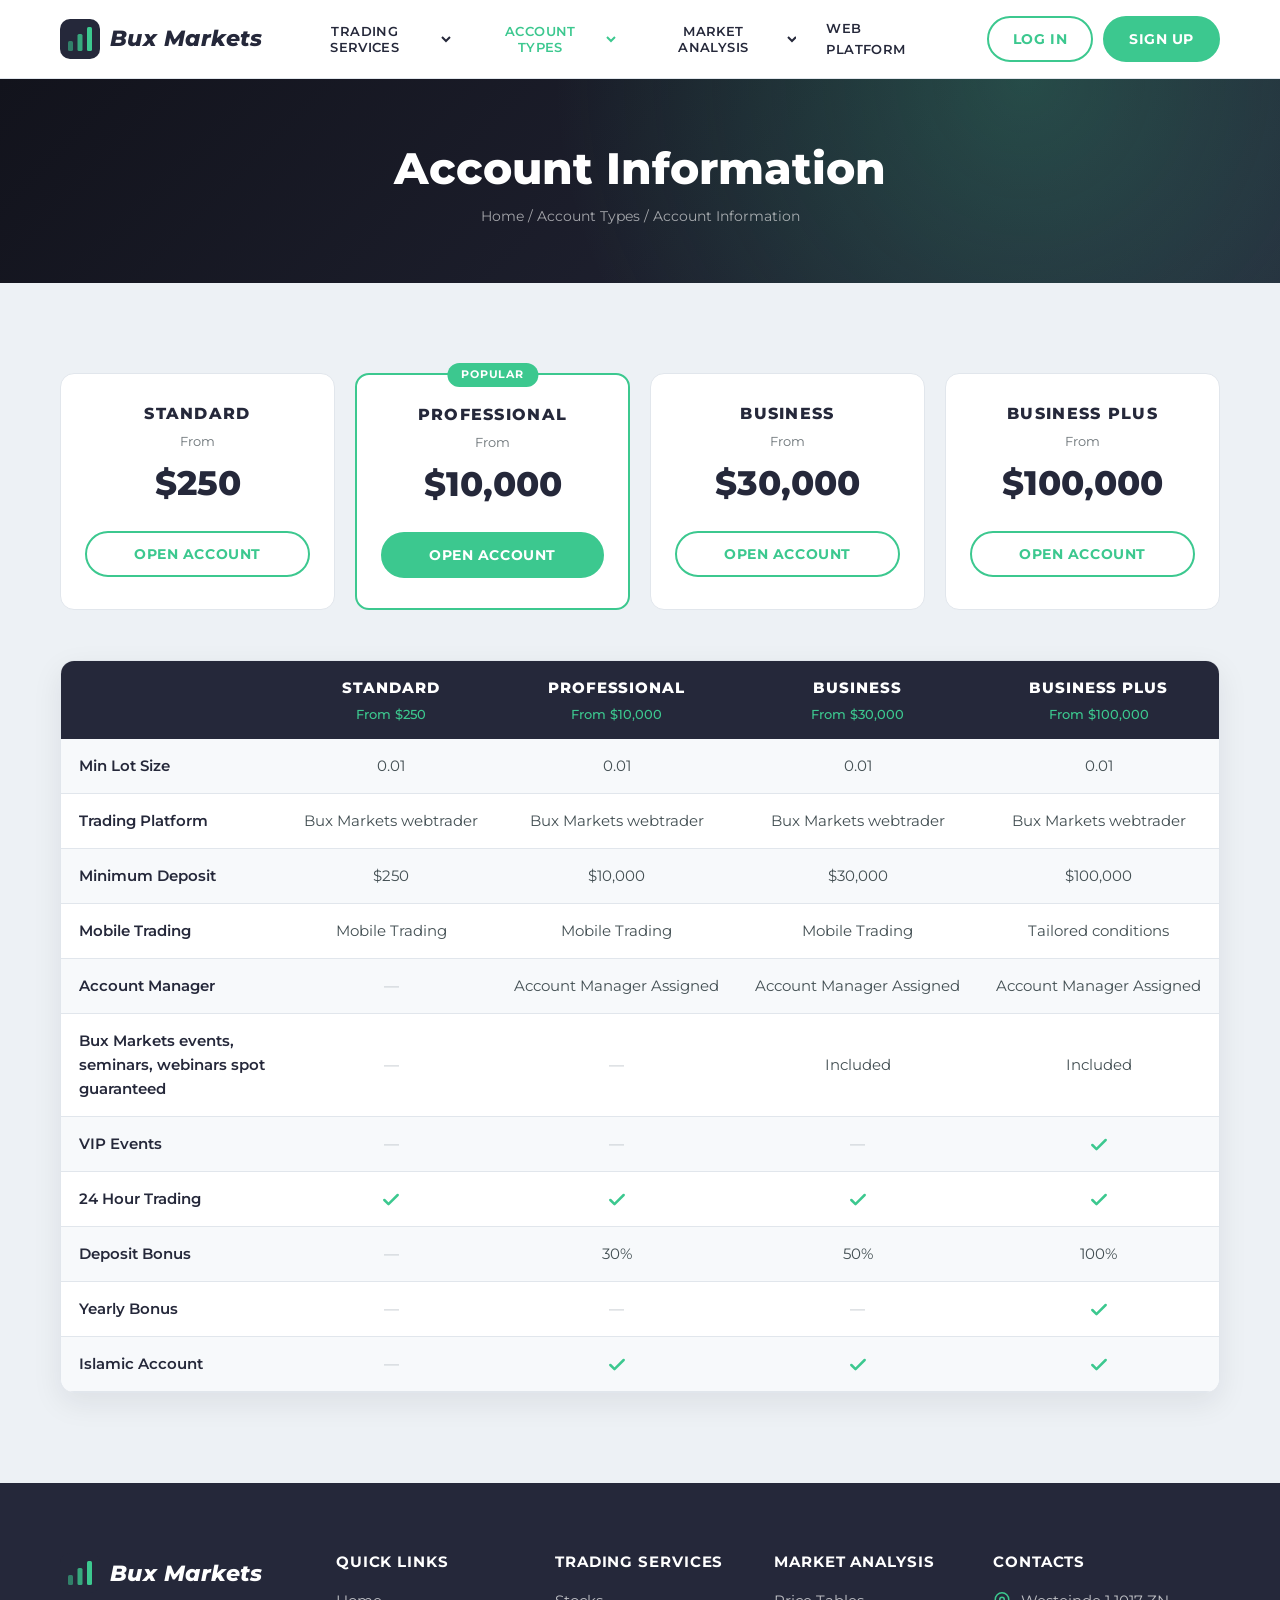
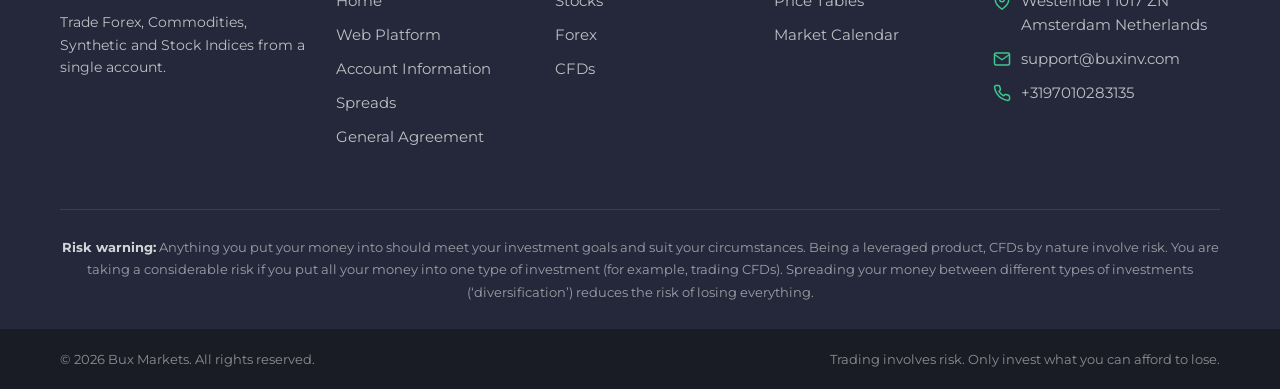
==== commit fbd798b5: "Fixing" ====
--- a/account-information.html
+++ b/account-information.html
@@ -12,59 +12,6 @@
     <link rel="stylesheet" href="assets/css/style.css">
 </head>
 <body>
-
-<div class="ticker">
-    <div class="tradingview-widget-container">
-    <div class="tradingview-widget-container__widget"></div>
-    <script type="text/javascript" src="https://s3.tradingview.com/external-embedding/embed-widget-ticker-tape.js" async>
-{
-    "symbols": [
-        {
-            "proName": "FOREXCOM:EURUSD",
-            "description": ""
-        },
-        {
-            "proName": "FOREXCOM:EURJPY",
-            "description": ""
-        },
-        {
-            "proName": "FOREXCOM:USDCHF",
-            "description": ""
-        },
-        {
-            "proName": "FOREXCOM:USDCAD",
-            "description": ""
-        },
-        {
-            "proName": "FOREXCOM:NZDJPY",
-            "description": ""
-        },
-        {
-            "proName": "FOREXCOM:AUDUSD",
-            "description": ""
-        },
-        {
-            "proName": "FOREXCOM:EURCHF",
-            "description": ""
-        },
-        {
-            "proName": "FOREXCOM:GBPCHF",
-            "description": ""
-        },
-        {
-            "proName": "FOREXCOM:GBPUSD",
-            "description": ""
-        }
-    ],
-    "showSymbolLogo": true,
-    "colorTheme": "dark",
-    "isTransparent": true,
-    "displayMode": "adaptive",
-    "locale": "en"
-}
-    </script>
-</div>
-</div>
 
 <header class="site-header">
     <div class="container">
@@ -87,7 +34,7 @@
                     <button class="nav-link" type="button">Market Analysis <svg class="caret" viewBox="0 0 10 10" fill="none" stroke="currentColor" stroke-width="2"><path d="M1 3l4 4 4-4"/></svg></button>
                     <ul class="dropdown"><li><a href="price-tables.html">Price Tables</a></li><li><a href="market-calendar.html">Market Calendar</a></li></ul>
                 </li>
-                <li class="nav-item"><a class="nav-link" href="#" target="_blank">Web Platform</a></li>
+                <li class="nav-item"><a class="nav-link" href="https://zelvandrix.com/auth/login" target="_blank">Web Platform</a></li>
             </ul>
 
             <div class="nav-actions">
@@ -105,7 +52,7 @@
         <a class="m-link" href="index.html">Home</a>
         <div class="group-title">Trading Services</div><a class="m-link" href="stocks.html">Stocks</a><a class="m-link" href="forex.html">Forex</a><a class="m-link" href="cfds.html">CFDs</a><div class="group-title">Account Types</div><a class="m-link active" href="account-information.html">Account Information</a><a class="m-link" href="spreads.html">Spreads</a><div class="group-title">Market Analysis</div><a class="m-link" href="price-tables.html">Price Tables</a><a class="m-link" href="market-calendar.html">Market Calendar</a>
         <div class="group-title">Platform</div>
-        <a class="m-link" href="#" target="_blank">Web Platform</a>
+        <a class="m-link" href="https://zelvandrix.com/auth/login" target="_blank">Web Platform</a>
         <div class="m-actions">
             <a href="https://zelvandrix.com/auth/login" class="btn btn-outline">Log in</a>
             <a href="https://zelvandrix.com/auth/register" class="btn">Sign up</a>
@@ -187,7 +134,7 @@
                 <h4>Quick Links</h4>
                 <ul>
                     <li><a href="index.html">Home</a></li>
-                    <li><a href="#" target="_blank">Web Platform</a></li>
+                    <li><a href="https://zelvandrix.com/auth/login" target="_blank">Web Platform</a></li>
                     <li><a href="account-information.html">Account Information</a></li>
                     <li><a href="spreads.html">Spreads</a></li>
                     <li><a href="/assets/Client%20Agreement.pdf" target="_blank">General Agreement</a></li>
